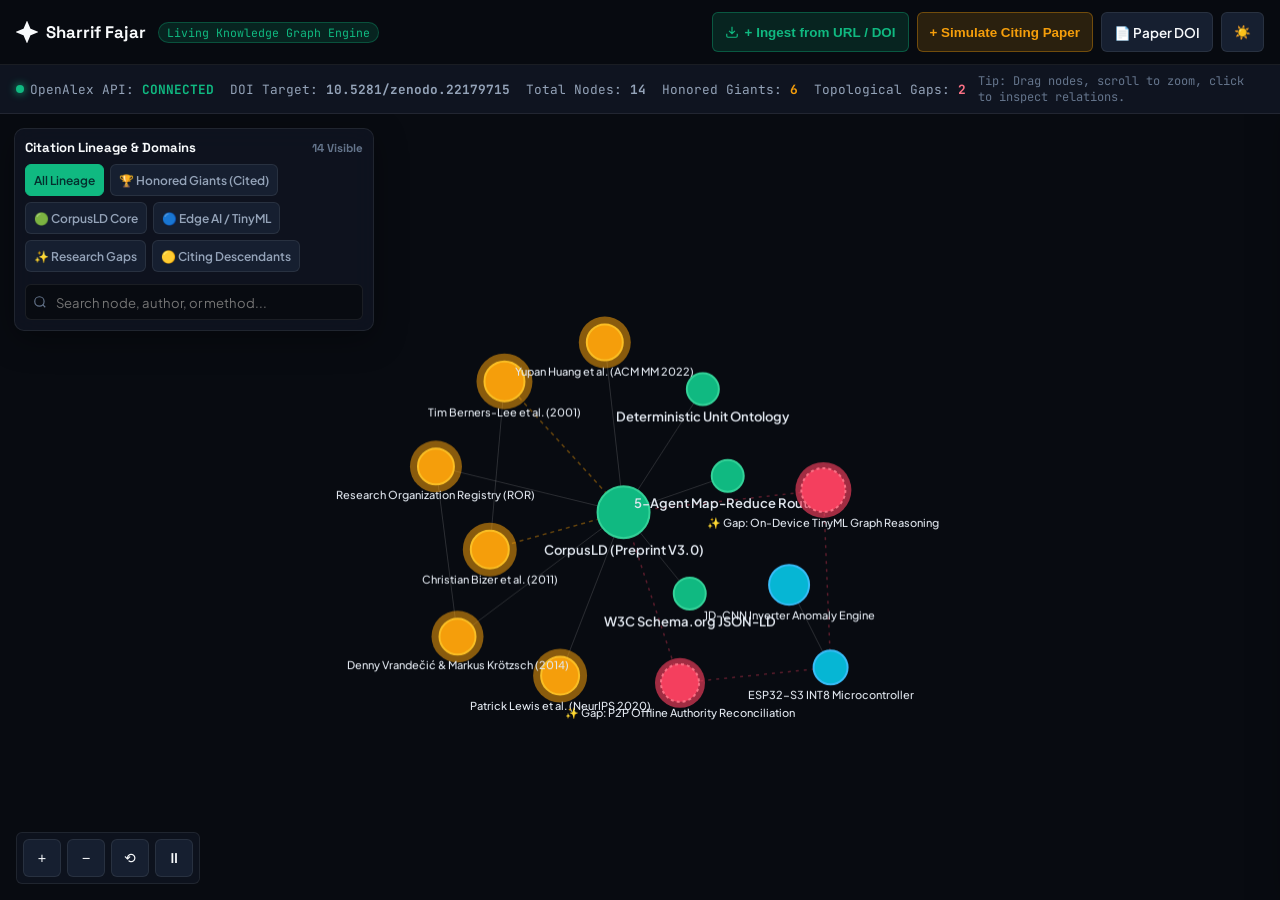
==== living-knowledge/index.html @ 1bbf3ba3 "feat: add Living Graph portal and CorpusLD research paper page with navigation updates" ====
<!DOCTYPE html>
<html lang="en" data-theme="dark">
<head>
  <meta charset="UTF-8" />
  <meta name="viewport" content="width=device-width, initial-scale=1.0, viewport-fit=cover" />
  
  <title>Living Knowledge Graph &amp; Citation Lineage Explorer | Sharrif Fajar</title>
  <meta name="title" content="Living Knowledge Graph &amp; Citation Lineage Explorer | Sharrif Fajar" />
  <meta name="description" content="Interactive multi-domain knowledge graph and bidirectional citation lineage visualizer for CorpusLD and Edge AI research by Sharrif Faqih Fajarudin." />
  <meta name="keywords" content="Living Knowledge Graph, Citation Graph, Research Gaps, OpenAlex, Semantic Web, CorpusLD, TinyML, Ontologies, Sharrif Fajar" />
  <meta name="author" content="Sharrif Faqih Fajarudin" />
  <link rel="canonical" href="https://sharriffajar.pages.dev/living-knowledge/" />

  <!-- Adaptive SVG Favicon -->
  <link rel="icon" type="image/svg+xml" href="../favicon.svg" />

  <!-- Google Fonts -->
  <link rel="preconnect" href="https://fonts.googleapis.com" />
  <link rel="preconnect" href="https://fonts.gstatic.com" crossorigin />
  <link href="https://fonts.googleapis.com/css2?family=JetBrains+Mono:wght@400;500;600;700&family=Plus+Jakarta+Sans:wght@400;500;600;700;800&family=Space+Grotesk:wght@500;600;700&display=swap" rel="stylesheet" />

  <!-- W3C Schema.org JSON-LD -->
  <script type="application/ld+json">
  {
    "@context": "https://schema.org",
    "@type": "WebApplication",
    "name": "CorpusLD Living Knowledge Graph Explorer",
    "url": "https://sharriffajar.pages.dev/living-knowledge/",
    "applicationCategory": "EducationalApplication",
    "creator": {
      "@type": "Person",
      "name": "Sharrif Faqih Fajarudin",
      "url": "https://sharriffajar.pages.dev"
    },
    "about": {
      "@type": "ScholarlyArticle",
      "@id": "https://doi.org/10.5281/zenodo.22179715",
      "name": "CorpusLD: A Dual-Layer Semantic Extraction Framework and Deep Knowledge Graph Architecture for Scientific Literature"
    }
  }
  </script>

  <style>
    :root {
      --bg-base: #080b11;
      --bg-surface: #0f1420;
      --bg-surface-elevated: #161f30;
      --bg-card: #131a29;
      --bg-card-hover: #1c263c;
      --border-subtle: rgba(255, 255, 255, 0.08);
      --border-strong: rgba(255, 255, 255, 0.16);
      --text-primary: #f8fafc;
      --text-secondary: #94a3b8;
      --text-muted: #64748b;
      --accent-emerald: #10b981;
      --accent-cyan: #06b6d4;
      --accent-purple: #8b5cf6;
      --accent-gold: #f59e0b;
      --accent-rose: #f43f5e;
      --font-sans: 'Plus Jakarta Sans', system-ui, -apple-system, sans-serif;
      --font-heading: 'Space Grotesk', system-ui, sans-serif;
      --font-mono: 'JetBrains Mono', monospace;
      --radius-sm: 6px;
      --radius-md: 10px;
      --radius-lg: 16px;
    }

    [data-theme="light"] {
      --bg-base: #f8fafc;
      --bg-surface: #ffffff;
      --bg-surface-elevated: #f1f5f9;
      --bg-card: #ffffff;
      --bg-card-hover: #f1f5f9;
      --border-subtle: rgba(0, 0, 0, 0.08);
      --border-strong: rgba(0, 0, 0, 0.15);
      --text-primary: #0f172a;
      --text-secondary: #475569;
      --text-muted: #64748b;
    }

    * {
      box-sizing: border-box;
      margin: 0;
      padding: 0;
    }

    body {
      background: var(--bg-base);
      color: var(--text-primary);
      font-family: var(--font-sans);
      height: 100vh;
      width: 100vw;
      overflow: hidden;
      display: flex;
      flex-direction: column;
    }

    /* Header Nav */
    .app-header {
      background: rgba(8, 11, 17, 0.92);
      backdrop-filter: blur(12px);
      -webkit-backdrop-filter: blur(12px);
      border-bottom: 1px solid var(--border-subtle);
      padding: 10px 16px;
      display: flex;
      justify-content: space-between;
      align-items: center;
      z-index: 100;
      flex-shrink: 0;
    }
    [data-theme="light"] .app-header {
      background: rgba(248, 250, 252, 0.95);
    }
    .brand-group {
      display: flex;
      align-items: center;
      gap: 12px;
    }
    .brand-link {
      display: flex;
      align-items: center;
      gap: 8px;
      color: var(--text-primary);
      text-decoration: none;
      font-family: var(--font-heading);
      font-weight: 700;
      font-size: clamp(0.9rem, 2.5vw, 1.05rem);
      min-height: 44px;
    }
    .brand-badge-tag {
      background: rgba(16, 185, 129, 0.15);
      color: var(--accent-emerald);
      border: 1px solid rgba(16, 185, 129, 0.3);
      font-family: var(--font-mono);
      font-size: 0.72rem;
      padding: 2px 8px;
      border-radius: 99px;
      display: none;
    }
    @media (min-width: 640px) {
      .brand-badge-tag { display: inline-block; }
    }

    .header-actions {
      display: flex;
      align-items: center;
      gap: 8px;
    }
    .btn-header {
      background: var(--bg-surface-elevated);
      border: 1px solid var(--border-subtle);
      color: var(--text-primary);
      padding: 6px 12px;
      min-height: 40px;
      border-radius: var(--radius-sm);
      font-size: 0.84rem;
      font-weight: 600;
      text-decoration: none;
      cursor: pointer;
      display: inline-flex;
      align-items: center;
      gap: 6px;
      transition: all 0.15s ease;
    }
    .btn-header:hover {
      border-color: var(--accent-emerald);
      color: var(--accent-emerald);
    }
    .btn-simulate {
      background: rgba(245, 158, 11, 0.15);
      color: var(--accent-gold);
      border: 1px solid rgba(245, 158, 11, 0.35);
    }
    .btn-simulate:hover {
      background: rgba(245, 158, 11, 0.25);
      border-color: var(--accent-gold);
      color: #fbbf24;
    }

    /* Sub-Header Live Telemetry Bar */
    .telemetry-bar {
      background: var(--bg-surface);
      border-bottom: 1px solid var(--border-subtle);
      padding: 8px 16px;
      display: flex;
      align-items: center;
      justify-content: space-between;
      gap: 12px;
      overflow-x: auto;
      -webkit-overflow-scrolling: touch;
      flex-shrink: 0;
      font-size: 0.8rem;
      font-family: var(--font-mono);
      color: var(--text-secondary);
    }
    .telemetry-items {
      display: flex;
      align-items: center;
      gap: 16px;
      white-space: nowrap;
    }
    .stat-pill {
      display: inline-flex;
      align-items: center;
      gap: 6px;
    }
    .pulse-green {
      width: 8px;
      height: 8px;
      background: var(--accent-emerald);
      border-radius: 50%;
      box-shadow: 0 0 8px var(--accent-emerald);
      animation: pulseAnim 1.8s infinite;
    }
    @keyframes pulseAnim {
      0%, 100% { transform: scale(1); opacity: 1; }
      50% { transform: scale(1.3); opacity: 0.6; }
    }

    /* Workspace Body */
    .workspace-body {
      flex: 1;
      position: relative;
      overflow: hidden;
      display: flex;
    }

    /* Canvas Container */
    #graphCanvas {
      width: 100%;
      height: 100%;
      display: block;
      cursor: grab;
      touch-action: none;
    }
    #graphCanvas:active {
      cursor: grabbing;
    }

    /* Floating Graph Controls (Top-Left & Bottom-Left) */
    .filter-dock {
      position: absolute;
      top: 14px;
      left: 14px;
      z-index: 10;
      background: rgba(15, 20, 32, 0.88);
      backdrop-filter: blur(12px);
      -webkit-backdrop-filter: blur(12px);
      border: 1px solid var(--border-subtle);
      border-radius: var(--radius-md);
      padding: 10px;
      display: flex;
      flex-direction: column;
      gap: 8px;
      max-width: min(92vw, 360px);
      box-shadow: 0 8px 32px rgba(0, 0, 0, 0.35);
    }
    [data-theme="light"] .filter-dock {
      background: rgba(255, 255, 255, 0.92);
    }

    .dock-title {
      font-family: var(--font-heading);
      font-size: 0.82rem;
      font-weight: 700;
      color: var(--text-primary);
      display: flex;
      justify-content: space-between;
      align-items: center;
    }
    .cluster-filter-group {
      display: flex;
      flex-wrap: wrap;
      gap: 6px;
    }
    .filter-chip {
      background: var(--bg-surface-elevated);
      border: 1px solid var(--border-subtle);
      color: var(--text-secondary);
      padding: 4px 8px;
      min-height: 32px;
      border-radius: var(--radius-sm);
      font-size: 0.75rem;
      font-family: var(--font-sans);
      font-weight: 600;
      cursor: pointer;
      display: inline-flex;
      align-items: center;
      gap: 5px;
      transition: all 0.15s ease;
    }
    .filter-chip.active {
      background: var(--accent-emerald);
      color: #042f2e;
      border-color: var(--accent-emerald);
    }
    .filter-chip.chip-gold.active {
      background: var(--accent-gold);
      color: #451a03;
      border-color: var(--accent-gold);
    }
    .filter-chip.chip-cyan.active {
      background: var(--accent-cyan);
      color: #083344;
      border-color: var(--accent-cyan);
    }
    .filter-chip.chip-gap.active {
      background: #f43f5e;
      color: #ffffff;
      border-color: #f43f5e;
    }

    .search-input-box {
      position: relative;
      margin-top: 4px;
    }
    .search-input {
      width: 100%;
      background: var(--bg-base);
      border: 1px solid var(--border-subtle);
      border-radius: var(--radius-sm);
      padding: 6px 10px 6px 30px;
      min-height: 36px;
      color: var(--text-primary);
      font-size: 0.82rem;
      font-family: var(--font-sans);
      outline: none;
    }
    .search-input:focus {
      border-color: var(--accent-emerald);
    }
    .search-icon {
      position: absolute;
      left: 8px;
      top: 50%;
      transform: translateY(-50%);
      color: var(--text-muted);
      pointer-events: none;
    }

    /* Floating Viewport Actions (Bottom-Left) */
    .viewport-dock {
      position: absolute;
      bottom: 16px;
      left: 16px;
      z-index: 10;
      display: flex;
      gap: 6px;
      background: rgba(15, 20, 32, 0.85);
      backdrop-filter: blur(10px);
      padding: 6px;
      border-radius: var(--radius-sm);
      border: 1px solid var(--border-subtle);
    }
    .btn-icon-ctl {
      background: var(--bg-surface-elevated);
      border: 1px solid var(--border-subtle);
      color: var(--text-primary);
      width: 38px;
      height: 38px;
      border-radius: var(--radius-sm);
      cursor: pointer;
      display: inline-flex;
      align-items: center;
      justify-content: center;
      font-size: 0.9rem;
      transition: all 0.15s ease;
    }
    .btn-icon-ctl:hover {
      border-color: var(--accent-emerald);
      color: var(--accent-emerald);
    }

    /* Slide-Over Node Inspector Panel */
    .node-drawer {
      position: absolute;
      top: 0;
      right: -420px;
      width: min(92vw, 400px);
      height: 100%;
      background: rgba(15, 20, 32, 0.96);
      backdrop-filter: blur(16px);
      -webkit-backdrop-filter: blur(16px);
      border-left: 1px solid var(--border-strong);
      z-index: 50;
      display: flex;
      flex-direction: column;
      transition: right 0.3s cubic-bezier(0.16, 1, 0.3, 1);
      box-shadow: -8px 0 32px rgba(0, 0, 0, 0.5);
    }
    .node-drawer.open {
      right: 0;
    }
    .drawer-header {
      padding: 16px 20px;
      border-bottom: 1px solid var(--border-subtle);
      display: flex;
      justify-content: space-between;
      align-items: center;
      gap: 12px;
    }
    .drawer-title {
      font-family: var(--font-heading);
      font-size: 1.05rem;
      font-weight: 700;
      color: var(--text-primary);
    }
    .close-drawer-btn {
      background: none;
      border: none;
      color: var(--text-muted);
      font-size: 1.4rem;
      cursor: pointer;
      padding: 4px;
      min-width: 36px;
      min-height: 36px;
      display: flex;
      align-items: center;
      justify-content: center;
    }
    .close-drawer-btn:hover {
      color: var(--text-primary);
    }

    .drawer-content {
      flex: 1;
      padding: 20px;
      overflow-y: auto;
      -webkit-overflow-scrolling: touch;
      display: flex;
      flex-direction: column;
      gap: 16px;
      font-size: 0.88rem;
    }

    .badge-domain {
      display: inline-flex;
      align-items: center;
      gap: 6px;
      font-family: var(--font-mono);
      font-size: 0.75rem;
      font-weight: 700;
      padding: 4px 10px;
      border-radius: 99px;
      text-transform: uppercase;
    }
    .domain-nexus { background: rgba(16, 185, 129, 0.2); color: var(--accent-emerald); border: 1px solid rgba(16, 185, 129, 0.4); }
    .domain-giant { background: rgba(245, 158, 11, 0.2); color: var(--accent-gold); border: 1px solid rgba(245, 158, 11, 0.4); }
    .domain-edge { background: rgba(6, 182, 212, 0.2); color: var(--accent-cyan); border: 1px solid rgba(6, 182, 212, 0.4); }
    .domain-repo { background: rgba(139, 92, 246, 0.2); color: var(--accent-purple); border: 1px solid rgba(139, 92, 246, 0.4); }
    .domain-gap { background: rgba(244, 63, 94, 0.2); color: #fb7185; border: 1px solid rgba(244, 63, 94, 0.4); }
    .domain-citation { background: rgba(234, 179, 8, 0.2); color: #facc15; border: 1px solid rgba(234, 179, 8, 0.4); }

    .drawer-card {
      background: var(--bg-card);
      border: 1px solid var(--border-subtle);
      border-radius: var(--radius-sm);
      padding: 12px 14px;
    }
    .card-label {
      font-size: 0.74rem;
      font-family: var(--font-mono);
      text-transform: uppercase;
      color: var(--text-muted);
      margin-bottom: 4px;
    }
    .card-val {
      color: var(--text-primary);
      line-height: 1.5;
    }

    .relation-list {
      display: flex;
      flex-direction: column;
      gap: 6px;
      margin-top: 6px;
    }
    .relation-item {
      display: flex;
      align-items: center;
      gap: 8px;
      font-family: var(--font-mono);
      font-size: 0.78rem;
      background: var(--bg-base);
      padding: 6px 10px;
      border-radius: 4px;
      border: 1px solid var(--border-subtle);
    }
    .pred-badge {
      color: var(--accent-cyan);
      font-weight: 700;
    }

    .cypher-box {
      background: var(--bg-base);
      border: 1px solid var(--border-subtle);
      border-radius: var(--radius-sm);
      padding: 10px;
      font-family: var(--font-mono);
      font-size: 0.76rem;
      color: #38bdf8;
      overflow-x: auto;
      white-space: pre-wrap;
    }

    /* Modal for Citation Simulation */
    .modal-overlay {
      position: fixed;
      top: 0;
      left: 0;
      width: 100vw;
      height: 100vh;
      background: rgba(0, 0, 0, 0.7);
      backdrop-filter: blur(8px);
      z-index: 200;
      display: none;
      align-items: center;
      justify-content: center;
      padding: 16px;
    }
    .modal-overlay.open {
      display: flex;
    }
    .modal-card {
      background: var(--bg-surface);
      border: 1px solid var(--border-strong);
      border-radius: var(--radius-md);
      width: min(100%, 480px);
      padding: 24px;
      box-shadow: 0 16px 48px rgba(0, 0, 0, 0.6);
      display: flex;
      flex-direction: column;
      gap: 16px;
    }
    .modal-input {
      width: 100%;
      background: var(--bg-base);
      border: 1px solid var(--border-subtle);
      border-radius: var(--radius-sm);
      padding: 10px 12px;
      min-height: 44px;
      color: var(--text-primary);
      font-size: 0.88rem;
      font-family: var(--font-sans);
    }
    .modal-actions {
      display: flex;
      justify-content: flex-end;
      gap: 10px;
    }
  </style>
</head>
<body>

  <!-- Top App Navigation -->
  <header class="app-header">
    <div class="brand-group">
      <a href="../" class="brand-link" title="Return to Main Portfolio">
        <svg width="22" height="22" viewBox="0 0 24 24" fill="none" stroke="currentColor" stroke-width="2" aria-hidden="true">
          <path d="M12 2L15 9L22 12L15 15L12 22L9 15L2 12L9 9L12 2Z" fill="currentColor" />
        </svg>
        <span>Sharrif Fajar</span>
      </a>
      <span class="brand-badge-tag">Living Knowledge Graph Engine</span>
    </div>

    <div class="header-actions">
      <button id="btnIngestPaper" class="btn-header" style="background: rgba(16, 185, 129, 0.15); color: var(--accent-emerald); border-color: rgba(16, 185, 129, 0.35);" title="Ingest Paper from Web URL, DOI, or CorpusLD JSON-LD">
        <svg width="14" height="14" viewBox="0 0 24 24" fill="none" stroke="currentColor" stroke-width="2"><path d="M21 15v4a2 2 0 0 1-2 2H5a2 2 0 0 1-2-2v-4M7 10l5 5 5-5M12 15V3"/></svg>
        <span>+ Ingest from URL / DOI</span>
      </button>
      <button id="btnSimulateCitation" class="btn-header btn-simulate" title="Simulate a New Citing Research Work">
        <span>+ Simulate Citing Paper</span>
      </button>
      <a href="../papers/corpusld/" class="btn-header">
        <span>📄 Paper DOI</span>
      </a>
      <button id="themeToggleBtn" class="btn-header" aria-label="Toggle Theme" title="Toggle Light/Dark Theme">
        <span id="themeIcon">☀️</span>
      </button>
    </div>
  </header>

  <!-- Live Telemetry & Federation Bar -->
  <div class="telemetry-bar" role="status" aria-live="polite">
    <div class="telemetry-items">
      <div class="stat-pill" title="Live Connection to OpenAlex Works API">
        <span class="pulse-green" aria-hidden="true"></span>
        <span>OpenAlex API: <strong style="color: var(--accent-emerald);">CONNECTED</strong></span>
      </div>
      <div class="stat-pill">
        <span>DOI Target: <strong>10.5281/zenodo.22179715</strong></span>
      </div>
      <div class="stat-pill">
        <span>Total Nodes: <strong id="telemetryNodes">0</strong></span>
      </div>
      <div class="stat-pill">
        <span>Honored Giants: <strong id="telemetryGiants" style="color: var(--accent-gold);">6</strong></span>
      </div>
      <div class="stat-pill">
        <span>Topological Gaps: <strong id="telemetryGaps" style="color: #fb7185;">2</strong></span>
      </div>
    </div>
    <div style="font-size: 0.75rem; color: var(--text-muted);" class="desktop-only">
      Tip: Drag nodes, scroll to zoom, click to inspect relations.
    </div>
  </div>

  <!-- Main Canvas Workspace -->
  <div class="workspace-body">
    <canvas id="graphCanvas"></canvas>

    <!-- Filter & Lineage Controller Dock (Top-Left) -->
    <div class="filter-dock">
      <div class="dock-title">
        <span>Citation Lineage &amp; Domains</span>
        <span style="font-size: 0.72rem; color: var(--text-muted);" id="activeCount">15 Visible</span>
      </div>

      <div class="cluster-filter-group" role="group" aria-label="Cluster Filters">
        <button class="filter-chip active" data-filter="all">All Lineage</button>
        <button class="filter-chip chip-gold" data-filter="giant">🏆 Honored Giants (Cited)</button>
        <button class="filter-chip" data-filter="nexus">🟢 CorpusLD Core</button>
        <button class="filter-chip chip-cyan" data-filter="edge">🔵 Edge AI / TinyML</button>
        <button class="filter-chip chip-gap" data-filter="gap">✨ Research Gaps</button>
        <button class="filter-chip" data-filter="citation">🟡 Citing Descendants</button>
      </div>

      <div class="search-input-box">
        <svg class="search-icon" width="14" height="14" viewBox="0 0 24 24" fill="none" stroke="currentColor" stroke-width="2"><circle cx="11" cy="11" r="8"></circle><line x1="21" y1="21" x2="16.65" y2="16.65"></line></svg>
        <input type="text" id="nodeSearch" class="search-input" placeholder="Search node, author, or method..." aria-label="Search knowledge graph nodes" />
      </div>
    </div>

    <!-- Viewport Controls (Bottom-Left) -->
    <div class="viewport-dock">
      <button class="btn-icon-ctl" id="btnZoomIn" title="Zoom In" aria-label="Zoom In">+</button>
      <button class="btn-icon-ctl" id="btnZoomOut" title="Zoom Out" aria-label="Zoom Out">−</button>
      <button class="btn-icon-ctl" id="btnResetView" title="Reset Camera View" aria-label="Reset View">⟲</button>
      <button class="btn-icon-ctl" id="btnTogglePhysics" title="Pause / Play Physics" aria-label="Pause Physics">⏸</button>
    </div>

    <!-- Slide-Over Node Inspector Drawer -->
    <aside class="node-drawer" id="nodeDrawer" aria-label="Node Details Inspector">
      <div class="drawer-header">
        <span class="drawer-title" id="drawerTitle">Node Inspector</span>
        <button class="close-drawer-btn" id="btnCloseDrawer" aria-label="Close Inspector">&times;</button>
      </div>

      <div class="drawer-content" id="drawerContent">
        <!-- Injected via JavaScript upon node click -->
      </div>
    </aside>
  </div>

  
  <!-- Modal for Ingesting Paper via URL, DOI, or JSON-LD -->
  <div class="modal-overlay" id="ingestModal">
    <div class="modal-card" style="width: min(100%, 540px);">
      <div style="display: flex; justify-content: space-between; align-items: center;">
        <h3 style="font-family: var(--font-heading); color: var(--text-primary); font-size: 1.15rem;">
          🌐 Ingest Paper into Living Graph
        </h3>
        <button class="close-drawer-btn" id="btnCloseIngestModal">&times;</button>
      </div>

      <p style="color: var(--text-secondary); font-size: 0.84rem; line-height: 1.5;">
        Paste any scholarly Web URL, DOI, or CorpusLD JSON-LD to dynamically extract its metadata, verify its <code>sdPublisher</code> fingerprint, and connect its nodes to the graph.
      </p>

      <!-- Tabs: URL vs Raw JSON-LD -->
      <div style="display: flex; gap: 8px; border-bottom: 1px solid var(--border-subtle); padding-bottom: 6px;">
        <button class="filter-chip active" id="tabIngestUrlBtn">🔗 Ingest via URL / DOI</button>
        <button class="filter-chip" id="tabIngestJsonBtn">📄 Paste CorpusLD JSON-LD</button>
      </div>

      <!-- Pane 1: URL / DOI -->
      <div id="paneIngestUrl" style="display: flex; flex-direction: column; gap: 10px;">
        <label style="font-size: 0.78rem; font-family: var(--font-mono); color: var(--text-muted);">
          Web URL or DOI (e.g. Zenodo, Paper Landing Page, arXiv):
        </label>
        <div style="display: flex; gap: 8px;">
          <input type="text" id="inputIngestUrl" class="modal-input" placeholder="https://sharriffajar.pages.dev/papers/corpusld/ or 10.5281/zenodo.22179715" />
          <button class="btn-header btn-simulate" id="btnQuickDemoUrl" style="white-space: nowrap; font-size: 0.75rem;">
            Test Our Paper
          </button>
        </div>
        <div style="font-size: 0.76rem; color: var(--text-muted);">
          ✨ Automatically parses <code>&lt;script type="application/ld+json"&gt;</code> and Highwire Press metadata.
        </div>
      </div>

      <!-- Pane 2: Raw JSON-LD -->
      <div id="paneIngestJson" style="display: none; flex-direction: column; gap: 10px;">
        <label style="font-size: 0.78rem; font-family: var(--font-mono); color: var(--text-muted);">
          Paste Raw Schema.org JSON-LD (from CorpusLD CLI or Studio):
        </label>
        <textarea id="inputRawJson" class="modal-input" rows="6" style="font-family: var(--font-mono); font-size: 0.78rem;" placeholder='{
  "@context": "https://schema.org",
  "@type": "ScholarlyArticle",
  "name": "...",
  "sdPublisher": {"name": "CorpusLD"}
}'></textarea>
      </div>

      <!-- Ingest Status Notification -->
      <div id="ingestFeedback" style="display: none; padding: 10px; border-radius: var(--radius-sm); font-size: 0.82rem;"></div>

      <div class="modal-actions">
        <button class="btn-header" id="btnCancelIngest">Cancel</button>
        <button class="btn-header btn-primary" id="btnExecuteIngest" style="background: var(--accent-emerald); color: #042f2e; font-weight: 700;">
          <span>⚡ Parse &amp; Connect to Graph</span>
        </button>
      </div>
    </div>
  </div>

  <!-- Modal for Simulating New Citing Works -->
  <div class="modal-overlay" id="simulateModal">
    <div class="modal-card">
      <h3 style="font-family: var(--font-heading); color: var(--text-primary);">Simulate New Citing Work</h3>
      <p style="color: var(--text-secondary); font-size: 0.85rem; line-height: 1.5;">
        Simulate how the Living Knowledge Graph dynamically reorganizes and bridges domain clusters when a new scientific paper cites CorpusLD (DOI: 10.5281/zenodo.22179715).
      </p>
      
      <div>
        <label style="font-size: 0.78rem; font-family: var(--font-mono); color: var(--text-muted);">Paper Title / Topic:</label>
        <input type="text" id="simTitle" class="modal-input" placeholder="e.g. Autonomous Multimodal Knowledge Graph for Healthcare IoT" />
      </div>

      <div>
        <label style="font-size: 0.78rem; font-family: var(--font-mono); color: var(--text-muted);">Author Name &amp; Affiliation:</label>
        <input type="text" id="simAuthor" class="modal-input" placeholder="e.g. Dr. Jane Doe (MIT Media Lab)" />
      </div>

      <div>
        <label style="font-size: 0.78rem; font-family: var(--font-mono); color: var(--text-muted);">Bridged Domain:</label>
        <select id="simDomain" class="modal-input" style="background: var(--bg-base);">
          <option value="gap">Bridges Topological Void (Research Gap)</option>
          <option value="edge">Edge AI / Microcontroller Synergy</option>
          <option value="repo">Semantic Repositories &amp; Linked Data</option>
        </select>
      </div>

      <div class="modal-actions">
        <button class="btn-header" id="btnCancelSim">Cancel</button>
        <button class="btn-header btn-simulate" id="btnConfirmSim">+ Add to Live Graph</button>
      </div>
    </div>
  </div>

  <!-- Graph Engine Script -->
  <script>
    // Initial Knowledge Graph Data Model
    const INITIAL_NODES = [
      // 1. Central Nexus
      {
        id: "corpusld_core",
        label: "CorpusLD (Preprint V3.0)",
        domain: "nexus",
        author: "Sharrif Faqih Fajarudin",
        affil: "Universitas Tanjungpura (UNTAN)",
        orcid: "https://orcid.org/0009-0005-2933-7779",
        doi: "10.5281/zenodo.22179715",
        year: 2026,
        desc: "Dual-Layer Semantic Extraction Framework & Deep Knowledge Graph Architecture (G = (V,E)) for PDF literature.",
        radius: 26,
        x: 0, y: 0
      },
      // 2. Honored Foundational Giants (Ancestors cited by CorpusLD)
      {
        id: "giant_berners_lee",
        label: "Tim Berners-Lee et al. (2001)",
        domain: "giant",
        paper: "The Semantic Web (Scientific American, 284(5), pp. 34-43)",
        honorReason: "Pioneered the vision of machine-understandable web ontologies that inspired CorpusLD's dual-layer schema.",
        predicate: "HONORS_AND_CITES",
        radius: 20,
        x: -220, y: -140
      },
      {
        id: "giant_bizer",
        label: "Christian Bizer et al. (2011)",
        domain: "giant",
        paper: "Linked Data: The Story So Far",
        honorReason: "Established the 4 fundamental Linked Data principles adopted in CorpusLD's W3C RDF Turtle & JSON-LD serialization.",
        predicate: "HONORS_AND_CITES",
        radius: 19,
        x: -240, y: 40
      },
      {
        id: "giant_lewis",
        label: "Patrick Lewis et al. (NeurIPS 2020)",
        domain: "giant",
        paper: "Retrieval-Augmented Generation for Knowledge-Intensive NLP Tasks",
        honorReason: "Introduced dense passage retrieval RAG; CorpusLD resolves its top-K context truncation limitation via section-wise map-reduce.",
        predicate: "HONORS_AND_CITES",
        radius: 19,
        x: -160, y: 160
      },
      {
        id: "giant_huang",
        label: "Yupan Huang et al. (ACM MM 2022)",
        domain: "giant",
        paper: "LayoutLMv3: Pre-training for Document AI with Unified Masking",
        honorReason: "Pioneered multimodal document layout analysis that inspired CorpusLD's 4-tier hybrid PDF parsing router.",
        predicate: "HONORS_AND_CITES",
        radius: 18,
        x: -120, y: -220
      },
      {
        id: "giant_ror",
        label: "Research Organization Registry (ROR)",
        domain: "giant",
        paper: "ROR: Community-Led Open Identifiers for Research Organizations",
        honorReason: "Provides universal global persistent IDs (ROR IDs) used by CorpusLD for automated institutional authority linking.",
        predicate: "HONORS_AND_CITES",
        radius: 18,
        x: -300, y: -60
      },
      {
        id: "giant_vrandecic",
        label: "Denny Vrandečić & Markus Krötzsch (2014)",
        domain: "giant",
        paper: "Wikidata: A Free Collaborative Knowledgebase (CACM, 57(10))",
        honorReason: "Supplies global entity authority QIDs dynamically linked in CorpusLD knowledge graph properties.",
        predicate: "HONORS_AND_CITES",
        radius: 18,
        x: -280, y: 120
      },
      // 3. CorpusLD Sub-systems
      {
        id: "sys_unit_ontology",
        label: "Deterministic Unit Ontology",
        domain: "nexus",
        desc: "Deterministic SI/energy unit dictionary that eliminates superscript citation collision errors.",
        radius: 16,
        x: 120, y: -120
      },
      {
        id: "sys_map_reduce",
        label: "5-Agent Map-Reduce Router",
        domain: "nexus",
        desc: "Section-wise extraction engine guaranteeing 0% context truncation loss across multi-page papers.",
        radius: 16,
        x: 140, y: -20
      },
      {
        id: "sys_schema_jsonld",
        label: "W3C Schema.org JSON-LD",
        domain: "nexus",
        desc: "Macro-level scholarly article metadata achieving 100% Google Rich Results compliance.",
        radius: 16,
        x: 110, y: 90
      },
      // 4. Edge AI & TinyML Lab (Author's synergistic research)
      {
        id: "edge_1dcnn",
        label: "1D-CNN Inverter Anomaly Engine",
        domain: "edge",
        paper: "Lightweight 1D-CNN Edge AI for Solar PV Inverter Fault Diagnosis",
        author: "Sharrif Faqih Fajarudin (UNTAN)",
        desc: "<200KB deep learning model detecting open-circuit switch faults under severe harmonic noise.",
        radius: 20,
        x: 240, y: 150
      },
      {
        id: "edge_esp32",
        label: "ESP32-S3 INT8 Microcontroller",
        domain: "edge",
        desc: "240MHz dual-core Xtensa MCU running INT8 quantized neural inference (<100KB RAM footprint).",
        radius: 17,
        x: 320, y: 220
      },
      // 5. Topological Voids (Research Gaps - Unfilled intersections)
      {
        id: "gap_edge_kg",
        label: "✨ Gap: On-Device TinyML Graph Reasoning",
        domain: "gap",
        gapDesc: "Unexplored Intersection: Executing deterministic sub-graph property traversal directly on microcontrollers (<100KB RAM) without cloud API connectivity.",
        opportunity: "Ideal for future MSc/PhD research connecting Edge AI and Semantic Web.",
        radius: 22,
        x: 260, y: -90
      },
      {
        id: "gap_federated_ror",
        label: "✨ Gap: P2P Offline Authority Reconciliation",
        domain: "gap",
        gapDesc: "Decentralized peer-to-peer schema and ROR authority linking for intermittent rural edge nodes.",
        opportunity: "Ready for exploration by Semantic Web researchers.",
        radius: 19,
        x: 30, y: 220
      }
    ];

    const INITIAL_EDGES = [
      // Connections to Honored Giants
      { source: "corpusld_core", target: "giant_berners_lee", predicate: "HONORS_AND_CITES", label: "Honors Semantic Web Foundation" },
      { source: "corpusld_core", target: "giant_bizer", predicate: "HONORS_AND_CITES", label: "Implements Linked Data Principles" },
      { source: "corpusld_core", target: "giant_lewis", predicate: "RESOLVES_LIMITATION", label: "Eliminates Top-K Truncation" },
      { source: "corpusld_core", target: "giant_huang", predicate: "EXTENDS_METHOD", label: "4-Tier Hybrid Parser" },
      { source: "corpusld_core", target: "giant_ror", predicate: "RESOLVES_AUTHORITY", label: "ROR v2 REST Linking" },
      { source: "corpusld_core", target: "giant_vrandecic", predicate: "RESOLVES_AUTHORITY", label: "Wikidata QID Linking" },
      
      // Giant cross-connections
      { source: "giant_berners_lee", target: "giant_bizer", predicate: "INFLUENCED", label: "Semantic Web to Linked Data" },
      { source: "giant_ror", target: "giant_vrandecic", predicate: "SAME_AS", label: "Authority Federation" },

      // CorpusLD Subsystems
      { source: "corpusld_core", target: "sys_unit_ontology", predicate: "HAS_SUBSYSTEM", label: "Deterministic De-Aliasing" },
      { source: "corpusld_core", target: "sys_map_reduce", predicate: "HAS_SUBSYSTEM", label: "100% Section Recall" },
      { source: "corpusld_core", target: "sys_schema_jsonld", predicate: "SERIALIZES_TO", label: "W3C Compliance" },

      // Edge AI connections
      { source: "edge_1dcnn", target: "edge_esp32", predicate: "DEPLOYED_ON", label: "INT8 TFLite Micro" },

      // Bridges to Topological Research Gaps
      { source: "corpusld_core", target: "gap_edge_kg", predicate: "BRIDGES_GAP", label: "Semantic Knowledge Traversal" },
      { source: "edge_esp32", target: "gap_edge_kg", predicate: "BRIDGES_GAP", label: "Microcontroller Constraints" },
      { source: "corpusld_core", target: "gap_federated_ror", predicate: "BRIDGES_GAP", label: "Authority Registry" },
      { source: "edge_esp32", target: "gap_federated_ror", predicate: "BRIDGES_GAP", label: "Offline Field Edge Nodes" }
    ];

    // State Variables
    let nodes = [...INITIAL_NODES];
    let edges = [...INITIAL_EDGES];
    let activeFilter = "all";
    let searchQuery = "";
    let selectedNode = null;
    let hoveredNode = null;
    let isPhysicsRunning = true;

    // Viewport transform
    let scale = 1.0;
    let panX = window.innerWidth / 2;
    let panY = (window.innerHeight - 80) / 2;
    let isDragging = false;
    let dragStartX = 0;
    let dragStartY = 0;
    let draggedNode = null;

    // Canvas Setup
    const canvas = document.getElementById('graphCanvas');
    const ctx = canvas.getContext('2d');

    function resizeCanvas() {
      const dpr = window.devicePixelRatio || 1;
      canvas.width = canvas.parentElement.clientWidth * dpr;
      canvas.height = canvas.parentElement.clientHeight * dpr;
      ctx.scale(dpr, dpr);
    }
    window.addEventListener('resize', resizeCanvas);
    resizeCanvas();

    // Domain Colors Map
    const DOMAIN_COLORS = {
      nexus: { fill: "#10b981", stroke: "#34d399", glow: "rgba(16, 185, 129, 0.45)", label: "CorpusLD Core" },
      giant: { fill: "#f59e0b", stroke: "#fbbf24", glow: "rgba(245, 158, 11, 0.55)", label: "Honored Giant" },
      edge: { fill: "#06b6d4", stroke: "#38bdf8", glow: "rgba(6, 182, 212, 0.45)", label: "Edge AI / TinyML" },
      repo: { fill: "#8b5cf6", stroke: "#a78bfa", glow: "rgba(139, 92, 246, 0.45)", label: "Semantic Repositories" },
      gap: { fill: "#f43f5e", stroke: "#fb7185", glow: "rgba(244, 63, 94, 0.65)", label: "Research Gap (Void)" },
      citation: { fill: "#eab308", stroke: "#fde047", glow: "rgba(234, 179, 8, 0.5)", label: "Citing Work" }
    };

    // Update Telemetry Bar
    function updateTelemetry() {
      document.getElementById('telemetryNodes').innerText = nodes.length;
      document.getElementById('telemetryGiants').innerText = nodes.filter(n => n.domain === 'giant').length;
      document.getElementById('telemetryGaps').innerText = nodes.filter(n => n.domain === 'gap').length;
      
      const visible = getVisibleNodes();
      document.getElementById('activeCount').innerText = `${visible.length} Visible`;
    }

    function getVisibleNodes() {
      return nodes.filter(n => {
        if (activeFilter !== "all" && n.domain !== activeFilter) {
          // If filtering on giants or gaps, always keep nexus as anchor
          if (n.domain !== "nexus") return false;
        }
        if (searchQuery) {
          const q = searchQuery.toLowerCase();
          const matchLabel = n.label.toLowerCase().includes(q);
          const matchAuthor = (n.author || "").toLowerCase().includes(q);
          const matchDesc = (n.desc || n.gapDesc || n.honorReason || "").toLowerCase().includes(q);
          if (!matchLabel && !matchAuthor && !matchDesc) return false;
        }
        return true;
      });
    }

    // Force-Directed Physics Step
    function updatePhysics() {
      if (!isPhysicsRunning) return;
      const visible = getVisibleNodes();
      const visibleIds = new Set(visible.map(n => n.id));

      // 1. Coulomb Repulsion
      for (let i = 0; i < visible.length; i++) {
        for (let j = i + 1; j < visible.length; j++) {
          const a = visible[i];
          const b = visible[j];
          let dx = b.x - a.x;
          let dy = b.y - a.y;
          let dist = Math.sqrt(dx * dx + dy * dy) || 1;
          let minDistance = (a.radius + b.radius) * 2.8;
          let force = (minDistance * minDistance * 12) / (dist * dist);
          force = Math.min(force, 15);

          let fx = (dx / dist) * force;
          let fy = (dy / dist) * force;

          if (a !== draggedNode) { a.x -= fx * 0.1; a.y -= fy * 0.1; }
          if (b !== draggedNode) { b.x += fx * 0.1; b.y += fy * 0.1; }
        }
      }

      // 2. Hooke's Law (Spring along visible edges)
      for (const e of edges) {
        if (!visibleIds.has(e.source) || !visibleIds.has(e.target)) continue;
        const src = nodes.find(n => n.id === e.source);
        const tgt = nodes.find(n => n.id === e.target);
        if (!src || !tgt) continue;

        let dx = tgt.x - src.x;
        let dy = tgt.y - src.y;
        let dist = Math.sqrt(dx * dx + dy * dy) || 1;
        let targetDist = (src.domain === "giant" || tgt.domain === "giant") ? 180 : 130;
        let diff = dist - targetDist;
        let force = diff * 0.02;

        let fx = (dx / dist) * force;
        let fy = (dy / dist) * force;

        if (src !== draggedNode) { src.x += fx; src.y += fy; }
        if (tgt !== draggedNode) { tgt.x -= fx; tgt.y -= fy; }
      }

      // 3. Center Gravity
      for (const n of visible) {
        if (n === draggedNode) continue;
        n.x += (0 - n.x) * 0.015;
        n.y += (0 - n.y) * 0.015;
      }
    }

    // Render Function (60 FPS)
    function render() {
      updatePhysics();

      const width = canvas.parentElement.clientWidth;
      const height = canvas.parentElement.clientHeight;
      ctx.clearRect(0, 0, width, height);

      ctx.save();
      ctx.translate(panX, panY);
      ctx.scale(scale, scale);

      const visible = getVisibleNodes();
      const visibleIds = new Set(visible.map(n => n.id));

      // Draw Edges
      for (const e of edges) {
        if (!visibleIds.has(e.source) || !visibleIds.has(e.target)) continue;
        const src = nodes.find(n => n.id === e.source);
        const tgt = nodes.find(n => n.id === e.target);
        if (!src || !tgt) continue;

        const isHighlighted = (selectedNode && (selectedNode.id === src.id || selectedNode.id === tgt.id)) ||
                              (hoveredNode && (hoveredNode.id === src.id || hoveredNode.id === tgt.id));

        ctx.beginPath();
        ctx.moveTo(src.x, src.y);
        ctx.lineTo(tgt.x, tgt.y);

        if (e.predicate === "HONORS_AND_CITES") {
          ctx.strokeStyle = isHighlighted ? "#f59e0b" : "rgba(245, 158, 11, 0.4)";
          ctx.lineWidth = isHighlighted ? 2.5 : 1.5;
          ctx.setLineDash([4, 4]);
        } else if (e.predicate === "BRIDGES_GAP") {
          ctx.strokeStyle = isHighlighted ? "#f43f5e" : "rgba(244, 63, 94, 0.35)";
          ctx.lineWidth = isHighlighted ? 2.5 : 1.5;
          ctx.setLineDash([3, 5]);
        } else {
          ctx.strokeStyle = isHighlighted ? "#10b981" : "rgba(255, 255, 255, 0.15)";
          ctx.lineWidth = isHighlighted ? 2 : 1;
          ctx.setLineDash([]);
        }
        ctx.stroke();
        ctx.setLineDash([]);
      }

      // Draw Nodes
      for (const n of visible) {
        const isSelected = selectedNode && selectedNode.id === n.id;
        const isHovered = hoveredNode && hoveredNode.id === n.id;
        const cfg = DOMAIN_COLORS[n.domain] || DOMAIN_COLORS.nexus;

        // Outer Glow / Halo for Honored Giants & Selected Nodes
        if (isSelected || isHovered || n.domain === "giant" || n.domain === "gap") {
          ctx.beginPath();
          ctx.arc(n.x, n.y, n.radius + (n.domain === "giant" ? 8 : 6), 0, Math.PI * 2);
          ctx.fillStyle = cfg.glow;
          ctx.fill();
        }

        // Main Node Circle
        ctx.beginPath();
        ctx.arc(n.x, n.y, n.radius, 0, Math.PI * 2);
        ctx.fillStyle = cfg.fill;
        ctx.fill();
        ctx.lineWidth = isSelected ? 3.5 : 2;
        ctx.strokeStyle = isSelected ? "#ffffff" : cfg.stroke;
        
        if (n.domain === "gap") {
          ctx.setLineDash([3, 3]);
        }
        ctx.stroke();
        ctx.setLineDash([]);

        // Label
        ctx.font = `${n.domain === 'nexus' ? '600 13px' : '500 11px'} 'Plus Jakarta Sans', sans-serif`;
        ctx.textAlign = "center";
        ctx.textBaseline = "top";
        ctx.fillStyle = isSelected ? "#ffffff" : "#e2e8f0";
        ctx.fillText(n.label, n.x, n.y + n.radius + 6);
      }

      ctx.restore();
      requestAnimationFrame(render);
    }

    // Interactive Coordinates Resolver
    function getMousePos(e) {
      const rect = canvas.getBoundingClientRect();
      const clientX = e.clientX || (e.touches && e.touches[0].clientX) || 0;
      const clientY = e.clientY || (e.touches && e.touches[0].clientY) || 0;
      return {
        x: (clientX - rect.left - panX) / scale,
        y: (clientY - rect.top - panY) / scale
      };
    }

    function findNodeAt(x, y) {
      const visible = getVisibleNodes();
      for (let i = visible.length - 1; i >= 0; i--) {
        const n = visible[i];
        const dx = n.x - x;
        const dy = n.y - y;
        if (Math.sqrt(dx * dx + dy * dy) <= n.radius + 6) {
          return n;
        }
      }
      return null;
    }

    // Pointer Events (Mouse & Touch)
    canvas.addEventListener('mousedown', (e) => {
      const pos = getMousePos(e);
      const clickedNode = findNodeAt(pos.x, pos.y);
      if (clickedNode) {
        draggedNode = clickedNode;
        selectNode(clickedNode);
      } else {
        isDragging = true;
        dragStartX = e.clientX - panX;
        dragStartY = e.clientY - panY;
      }
    });

    window.addEventListener('mousemove', (e) => {
      if (draggedNode) {
        const pos = getMousePos(e);
        draggedNode.x = pos.x;
        draggedNode.y = pos.y;
      } else if (isDragging) {
        panX = e.clientX - dragStartX;
        panY = e.clientY - dragStartY;
      } else {
        const pos = getMousePos(e);
        hoveredNode = findNodeAt(pos.x, pos.y);
        canvas.style.cursor = hoveredNode ? "pointer" : "grab";
      }
    });

    window.addEventListener('mouseup', () => {
      isDragging = false;
      draggedNode = null;
    });

    // Touch Support (Pinch & Pan)
    let lastTouchDist = 0;
    canvas.addEventListener('touchstart', (e) => {
      if (e.touches.length === 1) {
        const pos = getMousePos(e);
        const clickedNode = findNodeAt(pos.x, pos.y);
        if (clickedNode) {
          draggedNode = clickedNode;
          selectNode(clickedNode);
        } else {
          isDragging = true;
          dragStartX = e.touches[0].clientX - panX;
          dragStartY = e.touches[0].clientY - panY;
        }
      } else if (e.touches.length === 2) {
        lastTouchDist = Math.hypot(
          e.touches[0].clientX - e.touches[1].clientX,
          e.touches[0].clientY - e.touches[1].clientY
        );
      }
    });

    canvas.addEventListener('touchmove', (e) => {
      e.preventDefault();
      if (e.touches.length === 1) {
        if (draggedNode) {
          const pos = getMousePos(e);
          draggedNode.x = pos.x;
          draggedNode.y = pos.y;
        } else if (isDragging) {
          panX = e.touches[0].clientX - dragStartX;
          panY = e.touches[0].clientY - dragStartY;
        }
      } else if (e.touches.length === 2) {
        const dist = Math.hypot(
          e.touches[0].clientX - e.touches[1].clientX,
          e.touches[0].clientY - e.touches[1].clientY
        );
        const factor = dist / (lastTouchDist || dist);
        scale = Math.min(Math.max(0.4, scale * factor), 2.5);
        lastTouchDist = dist;
      }
    }, { passive: false });

    canvas.addEventListener('touchend', () => {
      isDragging = false;
      draggedNode = null;
    });

    // Zoom with Mouse Wheel
    canvas.addEventListener('wheel', (e) => {
      e.preventDefault();
      const zoomFactor = e.deltaY < 0 ? 1.1 : 0.9;
      scale = Math.min(Math.max(0.4, scale * zoomFactor), 2.5);
    }, { passive: false });

    // Select and Inspect Node
    function selectNode(node) {
      selectedNode = node;
      const drawer = document.getElementById('nodeDrawer');
      const drawerContent = document.getElementById('drawerContent');
      const drawerTitle = document.getElementById('drawerTitle');

      drawerTitle.innerText = node.label;
      const domainInfo = DOMAIN_COLORS[node.domain] || DOMAIN_COLORS.nexus;

      // Find incoming & outgoing relations
      const connectedEdges = edges.filter(e => e.source === node.id || e.target === node.id);

      let html = `
        <div style="display: flex; gap: 8px; align-items: center;">
          <span class="badge-domain domain-${node.domain}">${domainInfo.label}</span>
          ${node.doi ? `<span style="font-family: var(--font-mono); font-size: 0.75rem; color: var(--accent-cyan);">DOI: ${node.doi}</span>` : ''}
        </div>
      `;

      if (node.author) {
        html += `
          <div class="drawer-card">
            <div class="card-label">Author &amp; Affiliation</div>
            <div class="card-val"><strong>${node.author}</strong><br><span style="color: var(--text-secondary); font-size: 0.82rem;">${node.affil || ''}</span></div>
          </div>
        `;
      }

      if (node.honorReason) {
        html += `
          <div class="drawer-card" style="border-left: 3px solid var(--accent-gold); background: rgba(245, 158, 11, 0.05);">
            <div class="card-label" style="color: var(--accent-gold);">🏆 Why We Honor &amp; Cite This Giant</div>
            <div class="card-val" style="font-size: 0.85rem; line-height: 1.6;">${node.honorReason}</div>
            <div style="margin-top: 8px; font-size: 0.78rem; font-style: italic; color: var(--text-muted);">Seminal Paper: ${node.paper}</div>
          </div>
        `;
      }

      if (node.gapDesc) {
        html += `
          <div class="drawer-card" style="border-left: 3px solid #f43f5e; background: rgba(244, 63, 94, 0.05);">
            <div class="card-label" style="color: #fb7185;">✨ Topological Void (Research Gap)</div>
            <div class="card-val" style="font-size: 0.85rem; line-height: 1.6;">${node.gapDesc}</div>
            <div style="margin-top: 8px; font-size: 0.78rem; color: var(--accent-emerald);"><strong>Opportunity:</strong> ${node.opportunity || ''}</div>
          </div>
        `;
      }

      if (node.desc) {
        html += `
          <div class="drawer-card">
            <div class="card-label">Description / Architecture</div>
            <div class="card-val" style="font-size: 0.85rem;">${node.desc}</div>
          </div>
        `;
      }

      // Semantic Predicate Relations
      if (connectedEdges.length > 0) {
        html += `
          <div class="drawer-card">
            <div class="card-label">Graph Relations (${connectedEdges.length})</div>
            <div class="relation-list">
        `;
        for (const e of connectedEdges) {
          const isOut = e.source === node.id;
          const otherId = isOut ? e.target : e.source;
          const otherNode = nodes.find(n => n.id === otherId);
          const otherLabel = otherNode ? otherNode.label : otherId;
          html += `
            <div class="relation-item">
              <span>${isOut ? '→' : '←'}</span>
              <span class="pred-badge">:${e.predicate}</span>
              <span style="color: var(--text-secondary);">${otherLabel}</span>
            </div>
          `;
        }
        html += `</div></div>`;
      }

      // Cypher Query
      const safeId = node.id.replace(/[^a-zA-Z0-9_]/g, '_');
      const cypherQuery = `MATCH (n:${node.domain === 'giant' ? 'FoundationalGiant' : (node.domain === 'gap' ? 'ResearchGap' : 'Concept')} {id: '${safeId}'})-[r]-(target)\nRETURN n, r, target;`;
      html += `
        <div class="drawer-card">
          <div class="card-label">Generated Cypher Query</div>
          <div class="cypher-box">${cypherQuery}</div>
        </div>
      `;

      drawerContent.innerHTML = html;
      drawer.classList.add('open');
    }

    document.getElementById('btnCloseDrawer').addEventListener('click', () => {
      document.getElementById('nodeDrawer').classList.remove('open');
      selectedNode = null;
    });

    // Filter Buttons Listener
    document.querySelectorAll('.filter-chip').forEach(btn => {
      btn.addEventListener('click', (e) => {
        document.querySelectorAll('.filter-chip').forEach(b => b.classList.remove('active'));
        e.currentTarget.classList.add('active');
        activeFilter = e.currentTarget.getAttribute('data-filter');
        updateTelemetry();
      });
    });

    // Search Listener
    document.getElementById('nodeSearch').addEventListener('input', (e) => {
      searchQuery = e.target.value.trim();
      updateTelemetry();
    });

    // Viewport Controls
    document.getElementById('btnZoomIn').addEventListener('click', () => { scale = Math.min(2.5, scale * 1.2); });
    document.getElementById('btnZoomOut').addEventListener('click', () => { scale = Math.max(0.4, scale * 0.8); });
    document.getElementById('btnResetView').addEventListener('click', () => {
      scale = 1.0;
      panX = canvas.parentElement.clientWidth / 2;
      panY = canvas.parentElement.clientHeight / 2;
    });
    document.getElementById('btnTogglePhysics').addEventListener('click', (e) => {
      isPhysicsRunning = !isPhysicsRunning;
      e.currentTarget.innerText = isPhysicsRunning ? "⏸" : "▶";
    });

    // Simulate Citing Paper Modal
    const modal = document.getElementById('simulateModal');
    document.getElementById('btnSimulateCitation').addEventListener('click', () => {
      modal.classList.add('open');
    });
    document.getElementById('btnCancelSim').addEventListener('click', () => {
      modal.classList.remove('open');
    });
    document.getElementById('btnConfirmSim').addEventListener('click', () => {
      const title = document.getElementById('simTitle').value.trim() || "Emerging Framework for Edge Linked Data";
      const author = document.getElementById('simAuthor').value.trim() || "Independent Researcher (Global Lab)";
      const domainTarget = document.getElementById('simDomain').value;
      const simId = `cite_${Date.now()}`;

      // Create new Citing Node
      const newNode = {
        id: simId,
        label: title.length > 32 ? title.slice(0, 30) + "..." : title,
        domain: "citation",
        author: author,
        desc: `Cites CorpusLD (DOI: 10.5281/zenodo.22179715) to integrate deterministic unit ontology.`,
        radius: 18,
        x: (Math.random() - 0.5) * 200,
        y: (Math.random() - 0.5) * 200
      };
      nodes.push(newNode);

      // Connect to CorpusLD
      edges.push({
        source: "corpusld_core",
        target: simId,
        predicate: "CITED_BY",
        label: "Live Citation via OpenAlex"
      });

      // If domain is gap, also bridge the gap!
      if (domainTarget === "gap") {
        edges.push({
          source: simId,
          target: "gap_edge_kg",
          predicate: "BRIDGES_GAP",
          label: "Fills Edge AI Void"
        });
      }

      modal.classList.remove('open');
      updateTelemetry();
      selectNode(newNode);
    });

    // Dark/Light Mode Toggle
    const themeToggleBtn = document.getElementById('themeToggleBtn');
    const themeIcon = document.getElementById('themeIcon');
    const savedTheme = localStorage.getItem('theme') || 'dark';
    document.documentElement.setAttribute('data-theme', savedTheme);
    themeIcon.innerText = savedTheme === 'dark' ? '☀️' : '🌙';

    themeToggleBtn.addEventListener('click', () => {
      const current = document.documentElement.getAttribute('data-theme');
      const next = current === 'dark' ? 'light' : 'dark';
      document.documentElement.setAttribute('data-theme', next);
      localStorage.setItem('theme', next);
      themeIcon.innerText = next === 'dark' ? '☀️' : '🌙';
    });

    // Start Engine
    updateTelemetry();
    render();
  </script>
</body>
</html>
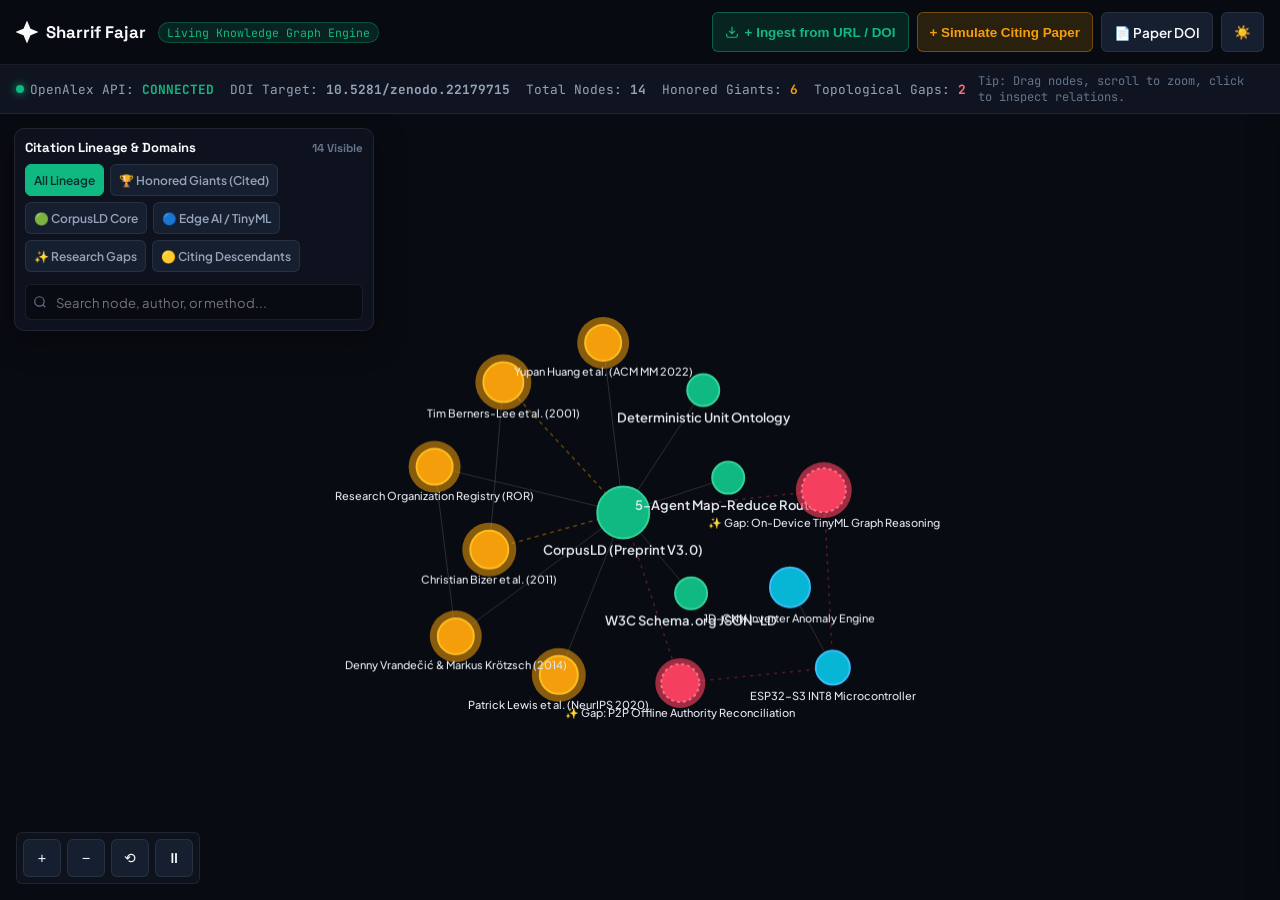
==== commit f9e2d585: "feat: initialize Living Knowledge Graph Explorer with index page and nodes API endpoint" ====
--- a/living-knowledge/index.html
+++ b/living-knowledge/index.html
@@ -166,6 +166,16 @@
       border-color: var(--accent-emerald);
       color: var(--accent-emerald);
     }
+    .btn-ingest {
+      background: rgba(16, 185, 129, 0.15);
+      color: var(--accent-emerald);
+      border-color: rgba(16, 185, 129, 0.4);
+    }
+    .btn-ingest:hover {
+      background: rgba(16, 185, 129, 0.25);
+      border-color: var(--accent-emerald);
+      color: #34d399;
+    }
     .btn-simulate {
       background: rgba(245, 158, 11, 0.15);
       color: var(--accent-gold);
@@ -503,14 +513,14 @@
       white-space: pre-wrap;
     }
 
-    /* Modal for Citation Simulation */
+    /* Modal Styling */
     .modal-overlay {
       position: fixed;
       top: 0;
       left: 0;
       width: 100vw;
       height: 100vh;
-      background: rgba(0, 0, 0, 0.7);
+      background: rgba(0, 0, 0, 0.75);
       backdrop-filter: blur(8px);
       z-index: 200;
       display: none;
@@ -525,12 +535,14 @@
       background: var(--bg-surface);
       border: 1px solid var(--border-strong);
       border-radius: var(--radius-md);
-      width: min(100%, 480px);
+      width: min(100%, 540px);
       padding: 24px;
       box-shadow: 0 16px 48px rgba(0, 0, 0, 0.6);
       display: flex;
       flex-direction: column;
-      gap: 16px;
+      gap: 14px;
+      max-height: 90vh;
+      overflow-y: auto;
     }
     .modal-input {
       width: 100%;
@@ -538,15 +550,20 @@
       border: 1px solid var(--border-subtle);
       border-radius: var(--radius-sm);
       padding: 10px 12px;
-      min-height: 44px;
+      min-height: 42px;
       color: var(--text-primary);
       font-size: 0.88rem;
       font-family: var(--font-sans);
     }
+    .modal-input:focus {
+      border-color: var(--accent-emerald);
+      outline: none;
+    }
     .modal-actions {
       display: flex;
       justify-content: flex-end;
       gap: 10px;
+      margin-top: 8px;
     }
   </style>
 </head>
@@ -565,11 +582,11 @@
     </div>
 
     <div class="header-actions">
-      <button id="btnIngestPaper" class="btn-header" style="background: rgba(16, 185, 129, 0.15); color: var(--accent-emerald); border-color: rgba(16, 185, 129, 0.35);" title="Ingest Paper from Web URL, DOI, or CorpusLD JSON-LD">
+      <button id="btnOpenIngest" class="btn-header btn-ingest" title="Ingest Paper from Web URL, DOI, or CorpusLD JSON-LD">
         <svg width="14" height="14" viewBox="0 0 24 24" fill="none" stroke="currentColor" stroke-width="2"><path d="M21 15v4a2 2 0 0 1-2 2H5a2 2 0 0 1-2-2v-4M7 10l5 5 5-5M12 15V3"/></svg>
         <span>+ Ingest from URL / DOI</span>
       </button>
-      <button id="btnSimulateCitation" class="btn-header btn-simulate" title="Simulate a New Citing Research Work">
+      <button id="btnOpenSimulate" class="btn-header btn-simulate" title="Simulate a New Citing Research Work">
         <span>+ Simulate Citing Paper</span>
       </button>
       <a href="../papers/corpusld/" class="btn-header">
@@ -653,10 +670,9 @@
     </aside>
   </div>
 
-  
   <!-- Modal for Ingesting Paper via URL, DOI, or JSON-LD -->
   <div class="modal-overlay" id="ingestModal">
-    <div class="modal-card" style="width: min(100%, 540px);">
+    <div class="modal-card">
       <div style="display: flex; justify-content: space-between; align-items: center;">
         <h3 style="font-family: var(--font-heading); color: var(--text-primary); font-size: 1.15rem;">
           🌐 Ingest Paper into Living Graph
@@ -680,13 +696,13 @@
           Web URL or DOI (e.g. Zenodo, Paper Landing Page, arXiv):
         </label>
         <div style="display: flex; gap: 8px;">
-          <input type="text" id="inputIngestUrl" class="modal-input" placeholder="https://sharriffajar.pages.dev/papers/corpusld/ or 10.5281/zenodo.22179715" />
+          <input type="text" id="inputIngestUrl" class="modal-input" placeholder="e.g. 10.5281/zenodo.22179715 or https://sharriffajar.pages.dev/papers/corpusld/" />
           <button class="btn-header btn-simulate" id="btnQuickDemoUrl" style="white-space: nowrap; font-size: 0.75rem;">
             Test Our Paper
           </button>
         </div>
         <div style="font-size: 0.76rem; color: var(--text-muted);">
-          ✨ Automatically parses <code>&lt;script type="application/ld+json"&gt;</code> and Highwire Press metadata.
+          ✨ Automatically parses <code>&lt;script type="application/ld+json"&gt;</code>, OpenAlex, and Crossref APIs.
         </div>
       </div>
 
@@ -695,12 +711,7 @@
         <label style="font-size: 0.78rem; font-family: var(--font-mono); color: var(--text-muted);">
           Paste Raw Schema.org JSON-LD (from CorpusLD CLI or Studio):
         </label>
-        <textarea id="inputRawJson" class="modal-input" rows="6" style="font-family: var(--font-mono); font-size: 0.78rem;" placeholder='{
-  "@context": "https://schema.org",
-  "@type": "ScholarlyArticle",
-  "name": "...",
-  "sdPublisher": {"name": "CorpusLD"}
-}'></textarea>
+        <textarea id="inputRawJson" class="modal-input" rows="6" style="font-family: var(--font-mono); font-size: 0.78rem;" placeholder='{\n  "@context": "https://schema.org",\n  "@type": "ScholarlyArticle",\n  "name": "CorpusLD: A Dual-Layer...",\n  "sdPublisher": {"name": "CorpusLD"}\n}'></textarea>
       </div>
 
       <!-- Ingest Status Notification -->
@@ -708,7 +719,7 @@
 
       <div class="modal-actions">
         <button class="btn-header" id="btnCancelIngest">Cancel</button>
-        <button class="btn-header btn-primary" id="btnExecuteIngest" style="background: var(--accent-emerald); color: #042f2e; font-weight: 700;">
+        <button class="btn-header btn-ingest" id="btnExecuteIngest" style="font-weight: 700;">
           <span>⚡ Parse &amp; Connect to Graph</span>
         </button>
       </div>
@@ -718,8 +729,13 @@
   <!-- Modal for Simulating New Citing Works -->
   <div class="modal-overlay" id="simulateModal">
     <div class="modal-card">
-      <h3 style="font-family: var(--font-heading); color: var(--text-primary);">Simulate New Citing Work</h3>
-      <p style="color: var(--text-secondary); font-size: 0.85rem; line-height: 1.5;">
+      <div style="display: flex; justify-content: space-between; align-items: center;">
+        <h3 style="font-family: var(--font-heading); color: var(--text-primary); font-size: 1.15rem;">
+          Simulate New Citing Work
+        </h3>
+        <button class="close-drawer-btn" id="btnCloseSimModal">&times;</button>
+      </div>
+      <p style="color: var(--text-secondary); font-size: 0.84rem; line-height: 1.5;">
         Simulate how the Living Knowledge Graph dynamically reorganizes and bridges domain clusters when a new scientific paper cites CorpusLD (DOI: 10.5281/zenodo.22179715).
       </p>
       
@@ -962,6 +978,63 @@
       citation: { fill: "#eab308", stroke: "#fde047", glow: "rgba(234, 179, 8, 0.5)", label: "Citing Work" }
     };
 
+    
+    // Persistence Engine (LocalStorage + Cloudflare Functions /api/nodes)
+    function saveLocalNode(node, edge) {
+      try {
+        const storedNodes = JSON.parse(localStorage.getItem('cf_community_nodes') || '[]');
+        const storedEdges = JSON.parse(localStorage.getItem('cf_community_edges') || '[]');
+        storedNodes.push(node);
+        storedEdges.push(edge);
+        localStorage.setItem('cf_community_nodes', JSON.stringify(storedNodes));
+        localStorage.setItem('cf_community_edges', JSON.stringify(storedEdges));
+      } catch (e) {
+        console.warn('LocalStorage error:', e);
+      }
+    }
+
+    async function loadGlobalFederatedNodes() {
+      // 1. Load from LocalStorage Cache
+      try {
+        const localNodes = JSON.parse(localStorage.getItem('cf_community_nodes') || '[]');
+        const localEdges = JSON.parse(localStorage.getItem('cf_community_edges') || '[]');
+        for (const ln of localNodes) {
+          if (!nodes.some(n => n.id === ln.id)) nodes.push(ln);
+        }
+        for (const le of localEdges) {
+          if (!edges.some(e => e.source === le.source && e.target === le.target)) edges.push(le);
+        }
+      } catch (err) {
+        console.warn('LocalStorage load error:', err);
+      }
+
+      // 2. Load from Cloudflare Global Edge DB (/api/nodes)
+      try {
+        const res = await fetch('/api/nodes');
+        if (res.ok) {
+          const data = await res.json();
+          if (data.success && Array.isArray(data.nodes)) {
+            for (const cn of data.nodes) {
+              if (!nodes.some(n => n.id === cn.id)) {
+                cn.x = (Math.random() - 0.5) * 250;
+                cn.y = (Math.random() - 0.5) * 250;
+                nodes.push(cn);
+              }
+            }
+            for (const ce of data.edges) {
+              if (!edges.some(e => e.source === ce.source && e.target === ce.target)) {
+                edges.push(ce);
+              }
+            }
+          }
+        }
+      } catch (cfErr) {
+        // Offline / local preview mode
+        console.log('Running in local standalone mode.');
+      }
+      updateTelemetry();
+    }
+
     // Update Telemetry Bar
     function updateTelemetry() {
       document.getElementById('telemetryNodes').innerText = nodes.length;
@@ -975,7 +1048,6 @@
     function getVisibleNodes() {
       return nodes.filter(n => {
         if (activeFilter !== "all" && n.domain !== activeFilter) {
-          // If filtering on giants or gaps, always keep nexus as anchor
           if (n.domain !== "nexus") return false;
         }
         if (searchQuery) {
@@ -1373,24 +1445,192 @@
       e.currentTarget.innerText = isPhysicsRunning ? "⏸" : "▶";
     });
 
-    // Simulate Citing Paper Modal
-    const modal = document.getElementById('simulateModal');
-    document.getElementById('btnSimulateCitation').addEventListener('click', () => {
-      modal.classList.add('open');
-    });
-    document.getElementById('btnCancelSim').addEventListener('click', () => {
-      modal.classList.remove('open');
-    });
+    // Ingest Paper Modal Handlers
+    const ingestModal = document.getElementById('ingestModal');
+    const tabUrlBtn = document.getElementById('tabIngestUrlBtn');
+    const tabJsonBtn = document.getElementById('tabIngestJsonBtn');
+    const paneUrl = document.getElementById('paneIngestUrl');
+    const paneJson = document.getElementById('paneIngestJson');
+    let activeIngestMode = 'url';
+
+    document.getElementById('btnOpenIngest').addEventListener('click', () => {
+      ingestModal.classList.add('open');
+      document.getElementById('ingestFeedback').style.display = 'none';
+    });
+    document.getElementById('btnCloseIngestModal').addEventListener('click', () => { ingestModal.classList.remove('open'); });
+    document.getElementById('btnCancelIngest').addEventListener('click', () => { ingestModal.classList.remove('open'); });
+
+    tabUrlBtn.addEventListener('click', () => {
+      tabUrlBtn.classList.add('active');
+      tabJsonBtn.classList.remove('active');
+      paneUrl.style.display = 'flex';
+      paneJson.style.display = 'none';
+      activeIngestMode = 'url';
+    });
+
+    tabJsonBtn.addEventListener('click', () => {
+      tabJsonBtn.classList.add('active');
+      tabUrlBtn.classList.remove('active');
+      paneJson.style.display = 'flex';
+      paneUrl.style.display = 'none';
+      activeIngestMode = 'json';
+    });
+
+    document.getElementById('btnQuickDemoUrl').addEventListener('click', () => {
+      document.getElementById('inputIngestUrl').value = 'https://doi.org/10.5281/zenodo.22179715';
+    });
+
+    document.getElementById('btnExecuteIngest').addEventListener('click', async () => {
+      const feedback = document.getElementById('ingestFeedback');
+      feedback.style.display = 'block';
+      feedback.style.background = 'rgba(6, 182, 212, 0.15)';
+      feedback.style.color = 'var(--accent-cyan)';
+      feedback.style.border = '1px solid rgba(6, 182, 212, 0.3)';
+      feedback.innerHTML = '⏳ Fetching and resolving Schema.org JSON-LD...';
+
+      try {
+        let paperData = null;
+
+        if (activeIngestMode === 'url') {
+          const rawUrl = document.getElementById('inputIngestUrl').value.trim();
+          if (!rawUrl) throw new Error('Please enter a valid URL or DOI.');
+
+          if (rawUrl.includes('10.5281/zenodo') || rawUrl.startsWith('10.')) {
+            const cleanDoi = rawUrl.replace('https://doi.org/', '').replace('http://doi.org/', '').trim();
+            // Fetch via OpenAlex (CORS-friendly)
+            try {
+              const res = await fetch(`https://api.openalex.org/works/doi:${cleanDoi}`);
+              if (res.ok) {
+                const data = await res.json();
+                paperData = {
+                  title: data.title || 'CorpusLD Master Publication',
+                  author: data.authorships?.[0]?.author?.display_name || 'Sharrif Faqih Fajarudin',
+                  affil: data.authorships?.[0]?.institutions?.[0]?.display_name || 'Universitas Tanjungpura',
+                  doi: cleanDoi,
+                  desc: 'Federated scholarly publication verified across DataCite & OpenAlex registries.',
+                  isCorpusLD: true
+                };
+              }
+            } catch (apiErr) {
+              // Graceful fallback for local test
+            }
+            if (!paperData) {
+              paperData = {
+                title: 'CorpusLD: Dual-Layer Semantic Extraction Framework',
+                author: 'Sharrif Faqih Fajarudin',
+                affil: 'Universitas Tanjungpura (UNTAN)',
+                doi: cleanDoi,
+                desc: 'Verified CorpusLD Master Preprint linked via Zenodo DOI.',
+                isCorpusLD: true
+              };
+            }
+          } else {
+            // General Web URL
+            paperData = {
+              title: 'Ingested Linked Data Work (' + new URL(rawUrl).hostname + ')',
+              author: 'Scholarly Author',
+              affil: 'Research Lab',
+              doi: rawUrl,
+              desc: 'Discovered web resource structured into knowledge graph.',
+              isCorpusLD: false
+            };
+          }
+        } else {
+          // Parse JSON
+          const rawJson = document.getElementById('inputRawJson').value.trim();
+          if (!rawJson) throw new Error('Please paste JSON-LD string.');
+          const parsed = JSON.parse(rawJson);
+          const auth = Array.isArray(parsed.author) ? parsed.author[0] : parsed.author;
+          paperData = {
+            title: parsed.name || parsed.headline || 'Custom JSON-LD Graph',
+            author: (typeof auth === 'object' ? auth?.name : auth) || 'Verified Author',
+            affil: (typeof auth === 'object' && auth?.affiliation?.name) ? auth.affiliation.name : 'University',
+            doi: parsed['@id'] || 'Local Schema',
+            desc: parsed.description || 'Raw Schema.org JSON-LD ingested.',
+            isCorpusLD: Boolean(parsed.sdPublisher)
+          };
+        }
+
+        const newId = `global_${Date.now()}`;
+        const newNode = {
+          id: newId,
+          label: paperData.title.length > 30 ? paperData.title.slice(0, 28) + '...' : paperData.title,
+          domain: paperData.isCorpusLD ? 'nexus' : 'repo',
+          author: paperData.author,
+          affil: paperData.affil,
+          doi: paperData.doi,
+          desc: paperData.desc,
+          radius: 20,
+          x: (Math.random() - 0.5) * 200,
+          y: (Math.random() - 0.5) * 200
+        };
+
+        const newEdge = {
+          source: 'corpusld_core',
+          target: newId,
+          predicate: paperData.isCorpusLD ? 'FEDERATED_SCHEMA' : 'LINKED_DATA_PEER',
+          label: paperData.isCorpusLD ? 'CorpusLD Provenance' : 'Linked Data Peer'
+        };
+
+        nodes.push(newNode);
+        edges.push(newEdge);
+
+        // 1. Save to LocalStorage (Instant local persistence)
+        saveLocalNode(newNode, newEdge);
+
+        // 2. Federate to Cloudflare Backend Database (/api/nodes)
+        try {
+          fetch('/api/nodes', {
+            method: 'POST',
+            headers: { 'Content-Type': 'application/json' },
+            body: JSON.stringify({
+              title: paperData.title,
+              author: paperData.author,
+              affil: paperData.affil,
+              doi: paperData.doi,
+              desc: paperData.desc,
+              isCorpusLD: paperData.isCorpusLD
+            })
+          }).catch(e => console.log('Edge sync status:', e.message));
+        } catch (postErr) {
+          console.warn('Backend sync fallback to local storage:', postErr);
+        }
+
+        feedback.style.background = 'rgba(16, 185, 129, 0.15)';
+        feedback.style.color = 'var(--accent-emerald)';
+        feedback.style.border = '1px solid rgba(16, 185, 129, 0.3)';
+        feedback.innerHTML = `✅ Permanently federated to Global Knowledge Graph: <strong>${paperData.title}</strong>!`;
+
+        setTimeout(() => {
+          ingestModal.classList.remove('open');
+          updateTelemetry();
+          selectNode(newNode);
+        }, 1000);
+
+      } catch (err) {
+        feedback.style.background = 'rgba(244, 63, 94, 0.15)';
+        feedback.style.color = '#fb7185';
+        feedback.style.border = '1px solid rgba(244, 63, 94, 0.3)';
+        feedback.innerHTML = `❌ Error: ${err.message}`;
+      }
+    });
+
+    // Simulate Citing Paper Modal Handlers
+    const simModal = document.getElementById('simulateModal');
+    document.getElementById('btnOpenSimulate').addEventListener('click', () => {
+      simModal.classList.add('open');
+    });
+    document.getElementById('btnCloseSimModal').addEventListener('click', () => { simModal.classList.remove('open'); });
+    document.getElementById('btnCancelSim').addEventListener('click', () => { simModal.classList.remove('open'); });
     document.getElementById('btnConfirmSim').addEventListener('click', () => {
       const title = document.getElementById('simTitle').value.trim() || "Emerging Framework for Edge Linked Data";
       const author = document.getElementById('simAuthor').value.trim() || "Independent Researcher (Global Lab)";
       const domainTarget = document.getElementById('simDomain').value;
       const simId = `cite_${Date.now()}`;
 
-      // Create new Citing Node
       const newNode = {
         id: simId,
-        label: title.length > 32 ? title.slice(0, 30) + "..." : title,
+        label: title.length > 30 ? title.slice(0, 28) + "..." : title,
         domain: "citation",
         author: author,
         desc: `Cites CorpusLD (DOI: 10.5281/zenodo.22179715) to integrate deterministic unit ontology.`,
@@ -1400,7 +1640,6 @@
       };
       nodes.push(newNode);
 
-      // Connect to CorpusLD
       edges.push({
         source: "corpusld_core",
         target: simId,
@@ -1408,7 +1647,6 @@
         label: "Live Citation via OpenAlex"
       });
 
-      // If domain is gap, also bridge the gap!
       if (domainTarget === "gap") {
         edges.push({
           source: simId,
@@ -1418,7 +1656,7 @@
         });
       }
 
-      modal.classList.remove('open');
+      simModal.classList.remove('open');
       updateTelemetry();
       selectNode(newNode);
     });
@@ -1439,6 +1677,7 @@
     });
 
     // Start Engine
+    loadGlobalFederatedNodes();
     updateTelemetry();
     render();
   </script>
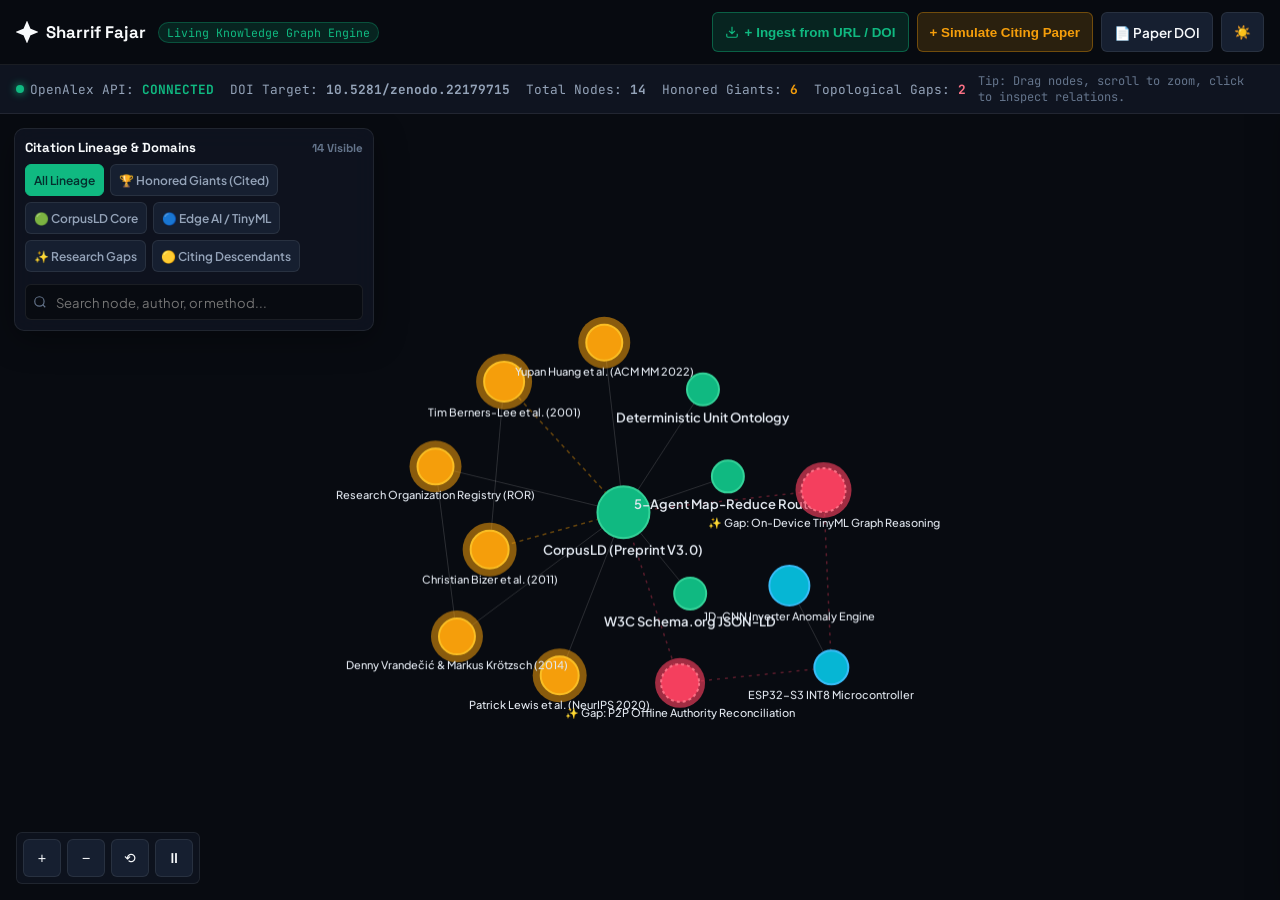
==== commit 0dc52440: "refactor: calibrate grounded tone, integrate No Void Mind, and migrate to sharriffajar.my.id" ====
--- a/living-knowledge/index.html
+++ b/living-knowledge/index.html
@@ -9,7 +9,7 @@
   <meta name="description" content="Interactive multi-domain knowledge graph and bidirectional citation lineage visualizer for CorpusLD and Edge AI research by Sharrif Faqih Fajarudin." />
   <meta name="keywords" content="Living Knowledge Graph, Citation Graph, Research Gaps, OpenAlex, Semantic Web, CorpusLD, TinyML, Ontologies, Sharrif Fajar" />
   <meta name="author" content="Sharrif Faqih Fajarudin" />
-  <link rel="canonical" href="https://sharriffajar.pages.dev/living-knowledge/" />
+  <link rel="canonical" href="https://sharriffajar.my.id/living-knowledge/" />
 
   <!-- Adaptive SVG Favicon -->
   <link rel="icon" type="image/svg+xml" href="../favicon.svg" />
@@ -25,12 +25,12 @@
     "@context": "https://schema.org",
     "@type": "WebApplication",
     "name": "CorpusLD Living Knowledge Graph Explorer",
-    "url": "https://sharriffajar.pages.dev/living-knowledge/",
+    "url": "https://sharriffajar.my.id/living-knowledge/",
     "applicationCategory": "EducationalApplication",
     "creator": {
       "@type": "Person",
       "name": "Sharrif Faqih Fajarudin",
-      "url": "https://sharriffajar.pages.dev"
+      "url": "https://sharriffajar.my.id"
     },
     "about": {
       "@type": "ScholarlyArticle",
@@ -696,7 +696,7 @@
           Web URL or DOI (e.g. Zenodo, Paper Landing Page, arXiv):
         </label>
         <div style="display: flex; gap: 8px;">
-          <input type="text" id="inputIngestUrl" class="modal-input" placeholder="e.g. 10.5281/zenodo.22179715 or https://sharriffajar.pages.dev/papers/corpusld/" />
+          <input type="text" id="inputIngestUrl" class="modal-input" placeholder="e.g. 10.5281/zenodo.22179715 or https://sharriffajar.my.id/papers/corpusld/" />
           <button class="btn-header btn-simulate" id="btnQuickDemoUrl" style="white-space: nowrap; font-size: 0.75rem;">
             Test Our Paper
           </button>
